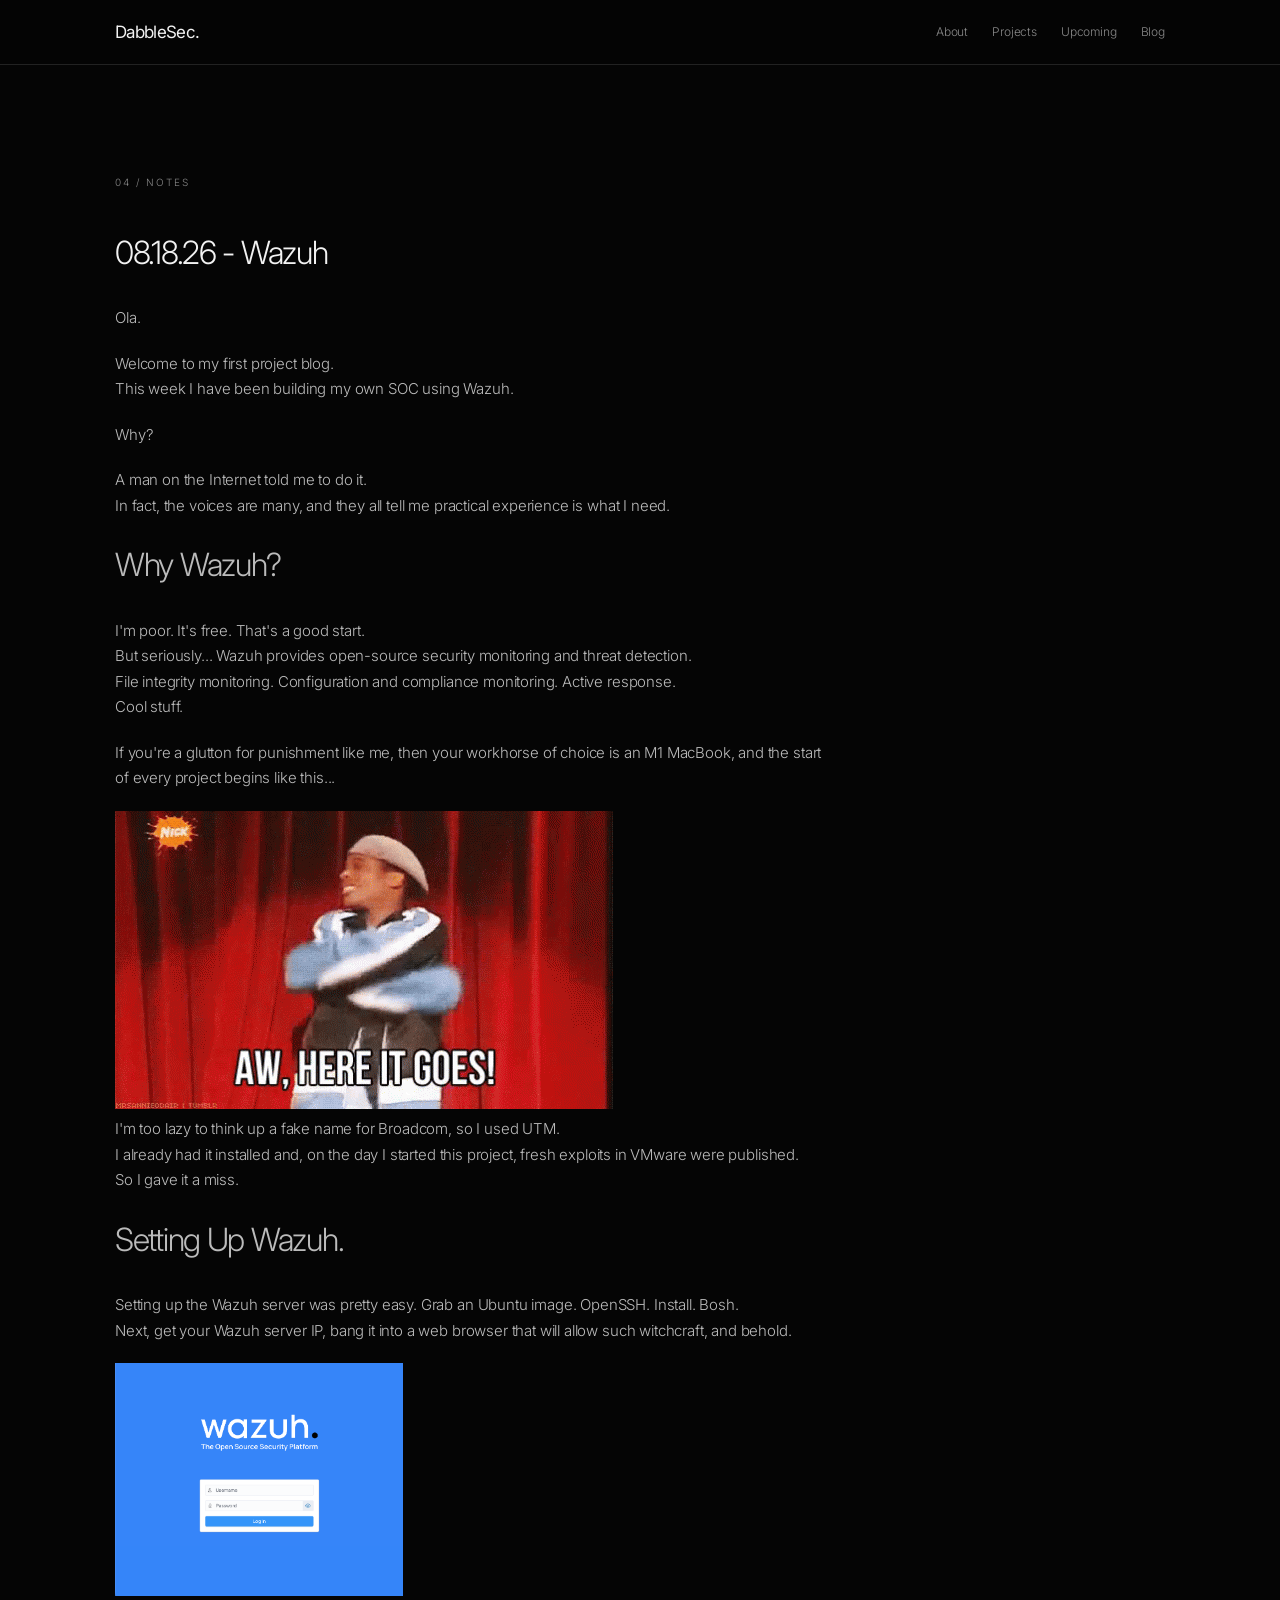
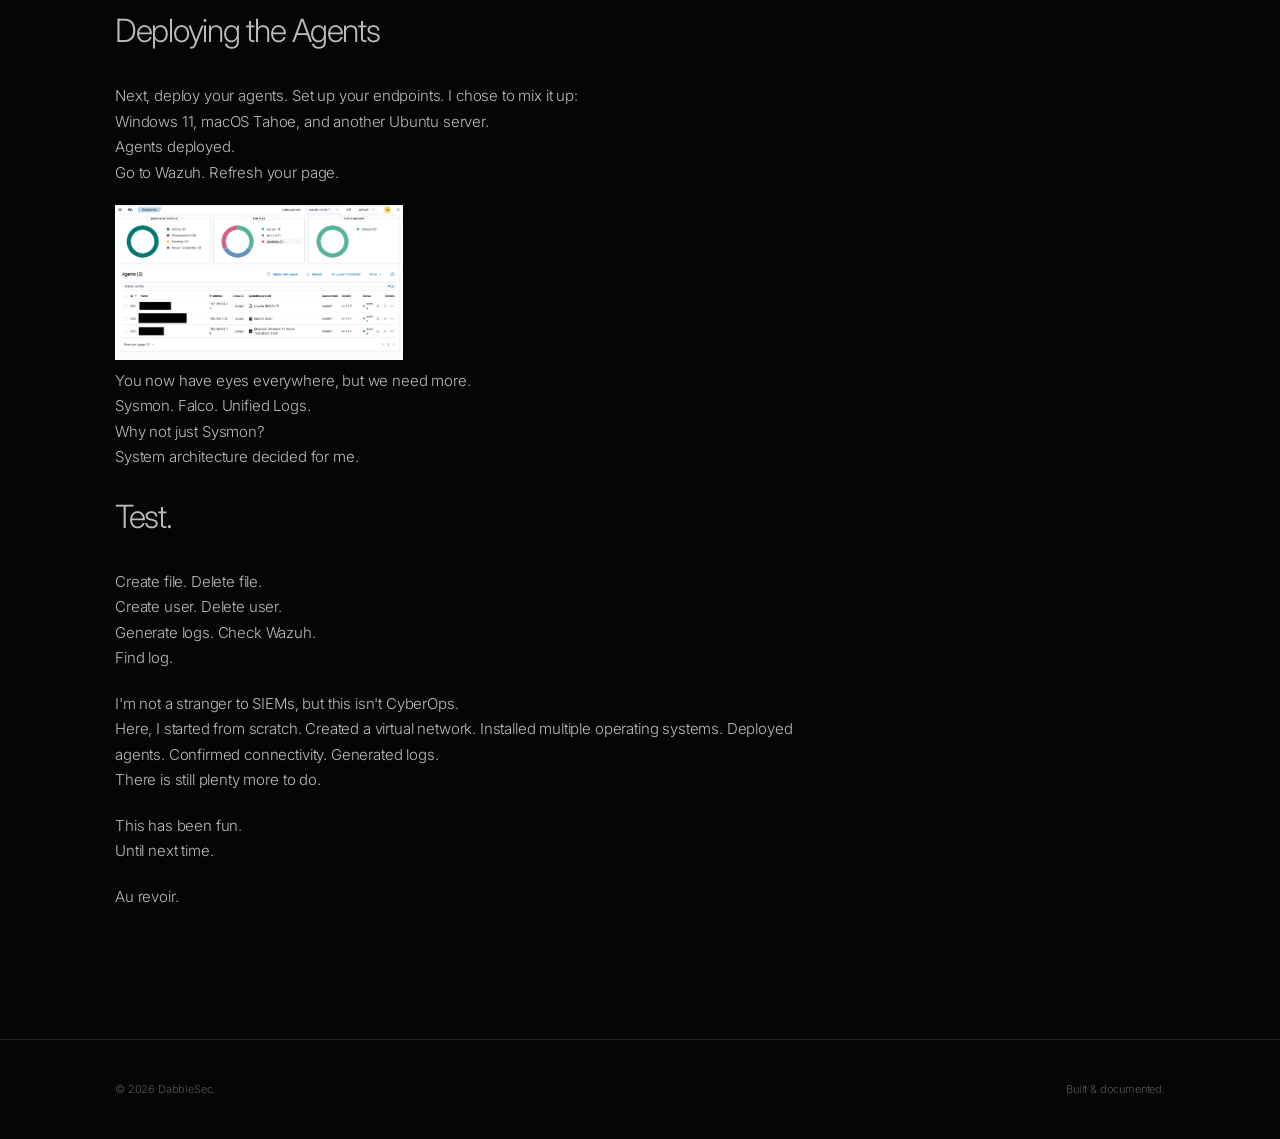
==== blog_wazuh.html @ a17dd676 "Update blog_wazuh.html" ====
<!DOCTYPE html>
<html lang="en">
<head>
  <meta charset="UTF-8">
  <meta name="viewport" content="width=device-width, initial-scale=1.0">

  <title>Wazuh — DabbleSec.</title>

  <link rel="preconnect" href="https://fonts.googleapis.com">
  <link rel="preconnect" href="https://fonts.gstatic.com" crossorigin>
  <link href="https://fonts.googleapis.com/css2?family=Inter:wght@300;400;500&display=swap" rel="stylesheet">

  <link rel="stylesheet" href="nav.css">

  <style>
    :root {
      --bg: #050505;
      --text: #f2f2f2;
      --muted: #888;
      --line: #222;
      --accent: #fff;
    }

    * {
      box-sizing: border-box;
      margin: 0;
      padding: 0;
    }

    html {
      scroll-behavior: smooth;
    }

    body {
      background: var(--bg);
      color: var(--text);
      font-family: "Inter", sans-serif;
      font-weight: 300;
      line-height: 1.7;
      letter-spacing: -0.01em;
    }

    a {
      color: inherit;
      text-decoration: none;
    }

    .container {
      width: min(100% - 40px, 1050px);
      margin: auto;
    }

    nav .container {
      height: 64px;
      display: flex;
      align-items: center;
      justify-content: space-between;
    }

    .logo {
      font-size: 17px;
      font-weight: 400;
      letter-spacing: -0.04em;
    }

    nav ul {
      display: flex;
      gap: 24px;
      list-style: none;
      font-size: 12px;
      color: var(--muted);
    }

    nav a:hover {
      color: var(--text);
    }

    section {
      padding: 110px 0;
      border-bottom: 1px solid var(--line);
    }

    .section-label {
      color: var(--muted);
      font-size: 10px;
      text-transform: uppercase;
      letter-spacing: 0.2em;
      margin-bottom: 35px;
    }

    h2 {
      font-size: 32px;
      font-weight: 300;
      letter-spacing: -0.04em;
      margin-bottom: 25px;
    }

    .content {
      max-width: 720px;
      color: #bbb;
      font-size: 15px;
    }

    .content p {
      margin-bottom: 20px;
    }

    footer {
      padding: 40px 0;
      color: #555;
      font-size: 11px;
      display: flex;
      justify-content: space-between;
    }

    @media (max-width: 650px) {
      nav ul {
        display: none;
      }

      section {
        padding: 75px 0;
      }
    }
  </style>
</head>

<body>

  <nav>
    <div class="container">
      <a href="index.html" class="logo">DabbleSec.</a>

      <ul>
        <li><a href="index.html#about">About</a></li>
        <li><a href="index.html#projects">Projects</a></li>
        <li><a href="index.html#upcoming">Upcoming</a></li>
        <li><a href="index.html#blog">Blog</a></li>
      </ul>
    </div>
  </nav>

  <section>
    <div class="container">

      <div class="section-label">04 / Notes</div>

      <h2>08.18.26 - Wazuh</h2>

      <div class="content">

        <p>Ola.</p>

        <p>Welcome to my first project blog.<br>
          This week I have been building my own SOC using Wazuh.
        </p>

        <p>Why?</p>

        <p>
          A man on the Internet told me to do it.<br>
          In fact, the voices are many, and they all tell me practical experience is what I need.
        </p>

        <h2>Why Wazuh?</h2>

        <p>
          I'm poor. It's free. That's a good start.<br>
          But seriously... Wazuh provides open-source security monitoring and threat detection.<br>
          File integrity monitoring. Configuration and compliance monitoring. Active response.<br>
          Cool stuff.
        </p>

        <p>
          If you're a glutton for punishment like me, then your workhorse of choice is an M1
          MacBook, and the start of every project begins like this...
        </p>
<img src="./Images/kenanandkel-here-it-goes-4264554497.gif" alt="Kel.gif">
        <p>
          I'm too lazy to think up a fake name for Broadcom, so I used UTM.<br>
          I already had it installed and, on the day I started this project, fresh exploits
          in VMware were published.<br> So I gave it a miss.
        </p>

        <h2>Setting Up Wazuh.</h2>

        <p>
          Setting up the Wazuh server was pretty easy. Grab an Ubuntu image. OpenSSH. Install.
          Bosh.<br>
          Next, get your Wazuh server IP, bang it into a web browser that will allow such
          witchcraft, and behold.
        </p>

        <img src="./Images/wazuh.png" alt="Wazuh Login" style="width: 40%; height: auto;">

        <h2>Deploying the Agents</h2>

        <p>
          Next, deploy your agents. Set up your endpoints. I chose to mix it up:<br>
          Windows 11, macOS Tahoe, and another Ubuntu server.<br>
          Agents deployed.<br>
          Go to Wazuh. Refresh your page.</p>

        <img src="./Images/agents.png" alt="Active agents." style="width: 40%; height: auto;">

        <p>
          You now have eyes everywhere, but we need more.<br>
          Sysmon. Falco. Unified Logs.<br>
          Why not just Sysmon?<br>
          System architecture decided for me.</p>

        <h2>Test.</h2>

        <p>
          Create file. Delete file.<br>
          Create user. Delete user.<br>
          Generate logs. Check Wazuh.<br>
          Find log.
        </p>

        <p>
          I'm not a stranger to SIEMs, but this isn't CyberOps.<br>
          Here, I started from scratch. Created a virtual network. Installed multiple
          operating systems. Deployed agents. Confirmed connectivity. Generated logs.<br>
          There is still plenty more to do.
        </p>

        <p>This has been fun.<br>
          Until next time.</p>

        <p>Au revoir.</p>

      </div>

    </div>
  </section>

  <footer class="container">
    <span>© 2026 DabbleSec.</span>
    <span>Built &amp; documented.</span>
  </footer>

</body>
</html>
---- nav.css ----
nav {
  position: fixed;
  top: 0;
  left: 0;
  width: 100%;
  z-index: 1000;
  background: rgba(5, 5, 5, 0.90);
  backdrop-filter: blur(12px);
  border-bottom: 1px solid var(--line);
}

nav .container {
  height: 64px;
  display: flex;
  align-items: center;
  justify-content: space-between;
}

/* Prevent the fixed navigation from covering content */
body {
  padding-top: 64px;
}
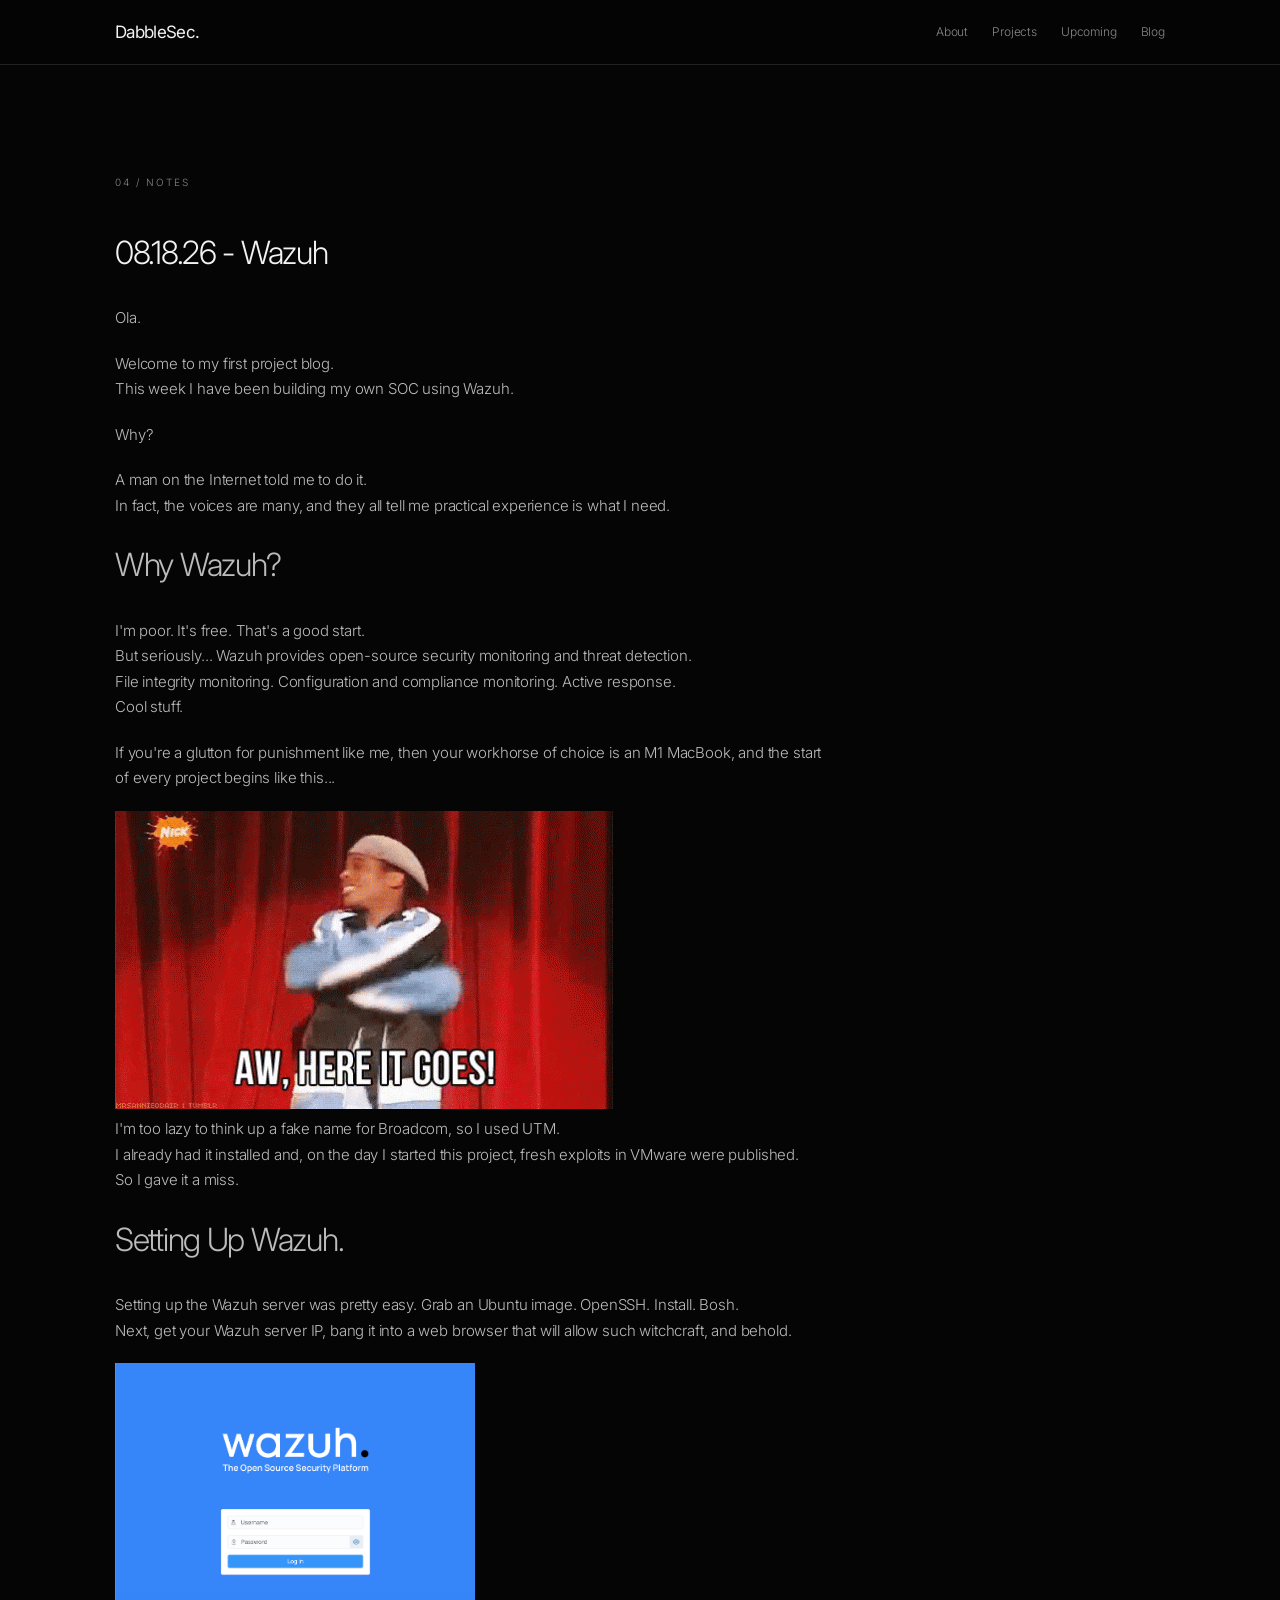
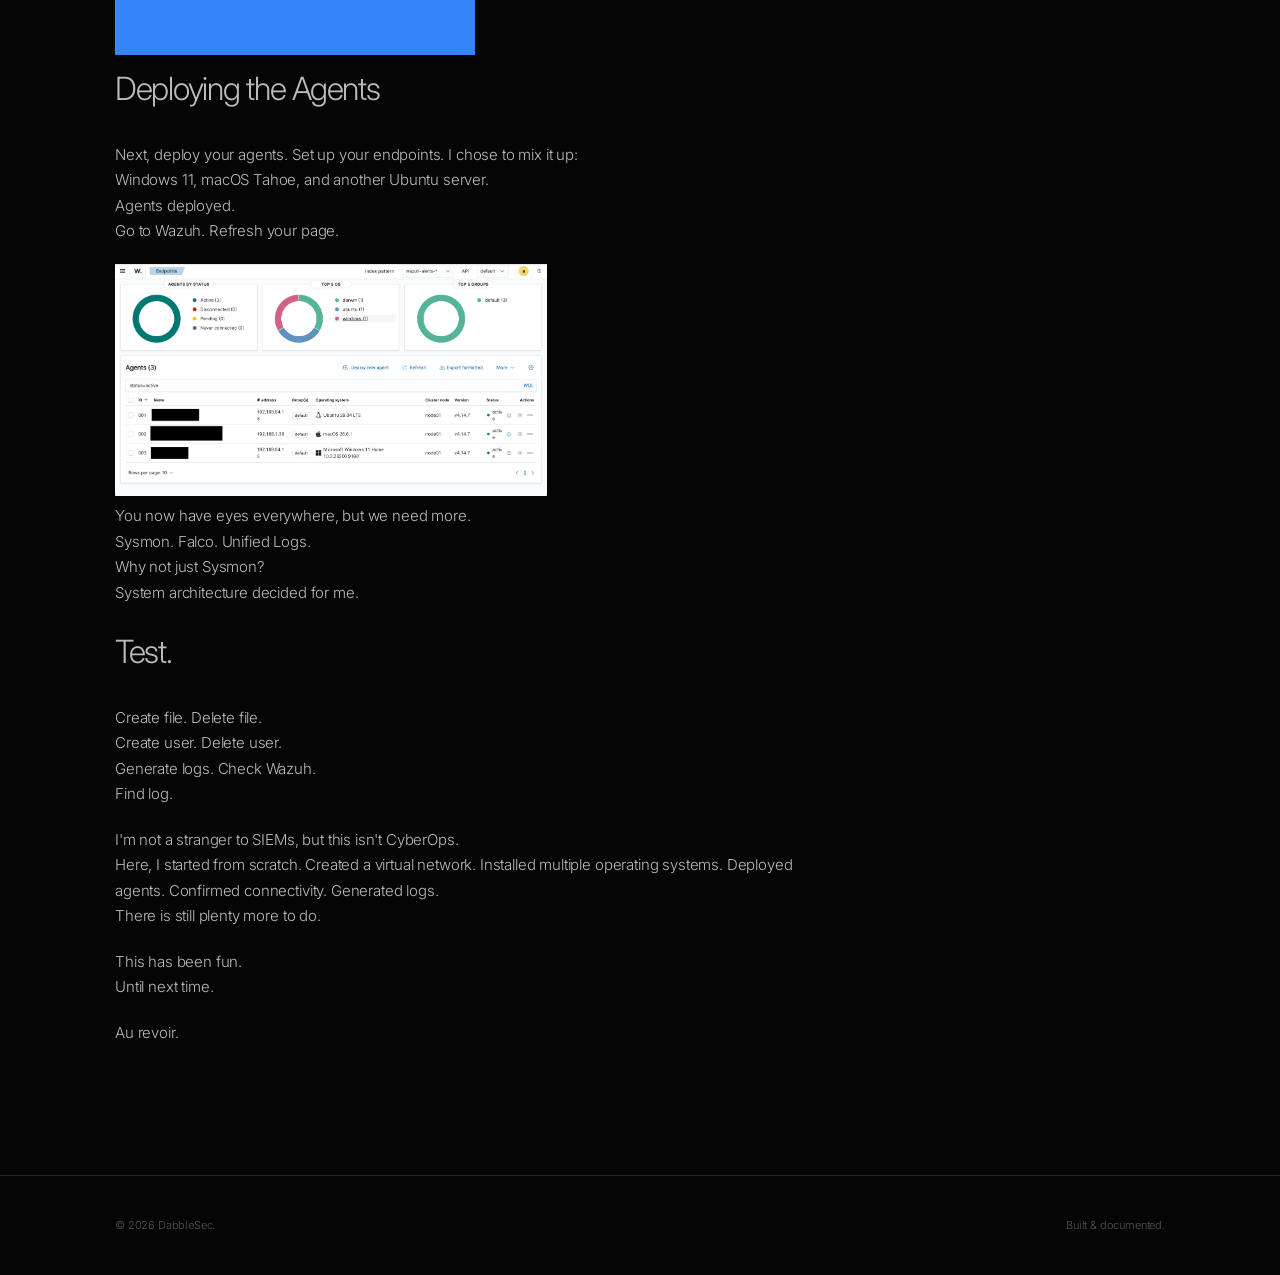
==== commit d69074fe: "Update blog_wazuh.html" ====
--- a/blog_wazuh.html
+++ b/blog_wazuh.html
@@ -191,7 +191,7 @@
           witchcraft, and behold.
         </p>
 
-        <img src="./Images/wazuh.png" alt="Wazuh Login" style="width: 40%; height: auto;">
+        <img src="./Images/wazuh.png" alt="Wazuh Login" style="width: 50%; height: auto;">
 
         <h2>Deploying the Agents</h2>
 
@@ -201,7 +201,7 @@
           Agents deployed.<br>
           Go to Wazuh. Refresh your page.</p>
 
-        <img src="./Images/agents.png" alt="Active agents." style="width: 40%; height: auto;">
+        <img src="./Images/agents.png" alt="Active agents." style="width: 60%; height: auto;">
 
         <p>
           You now have eyes everywhere, but we need more.<br>
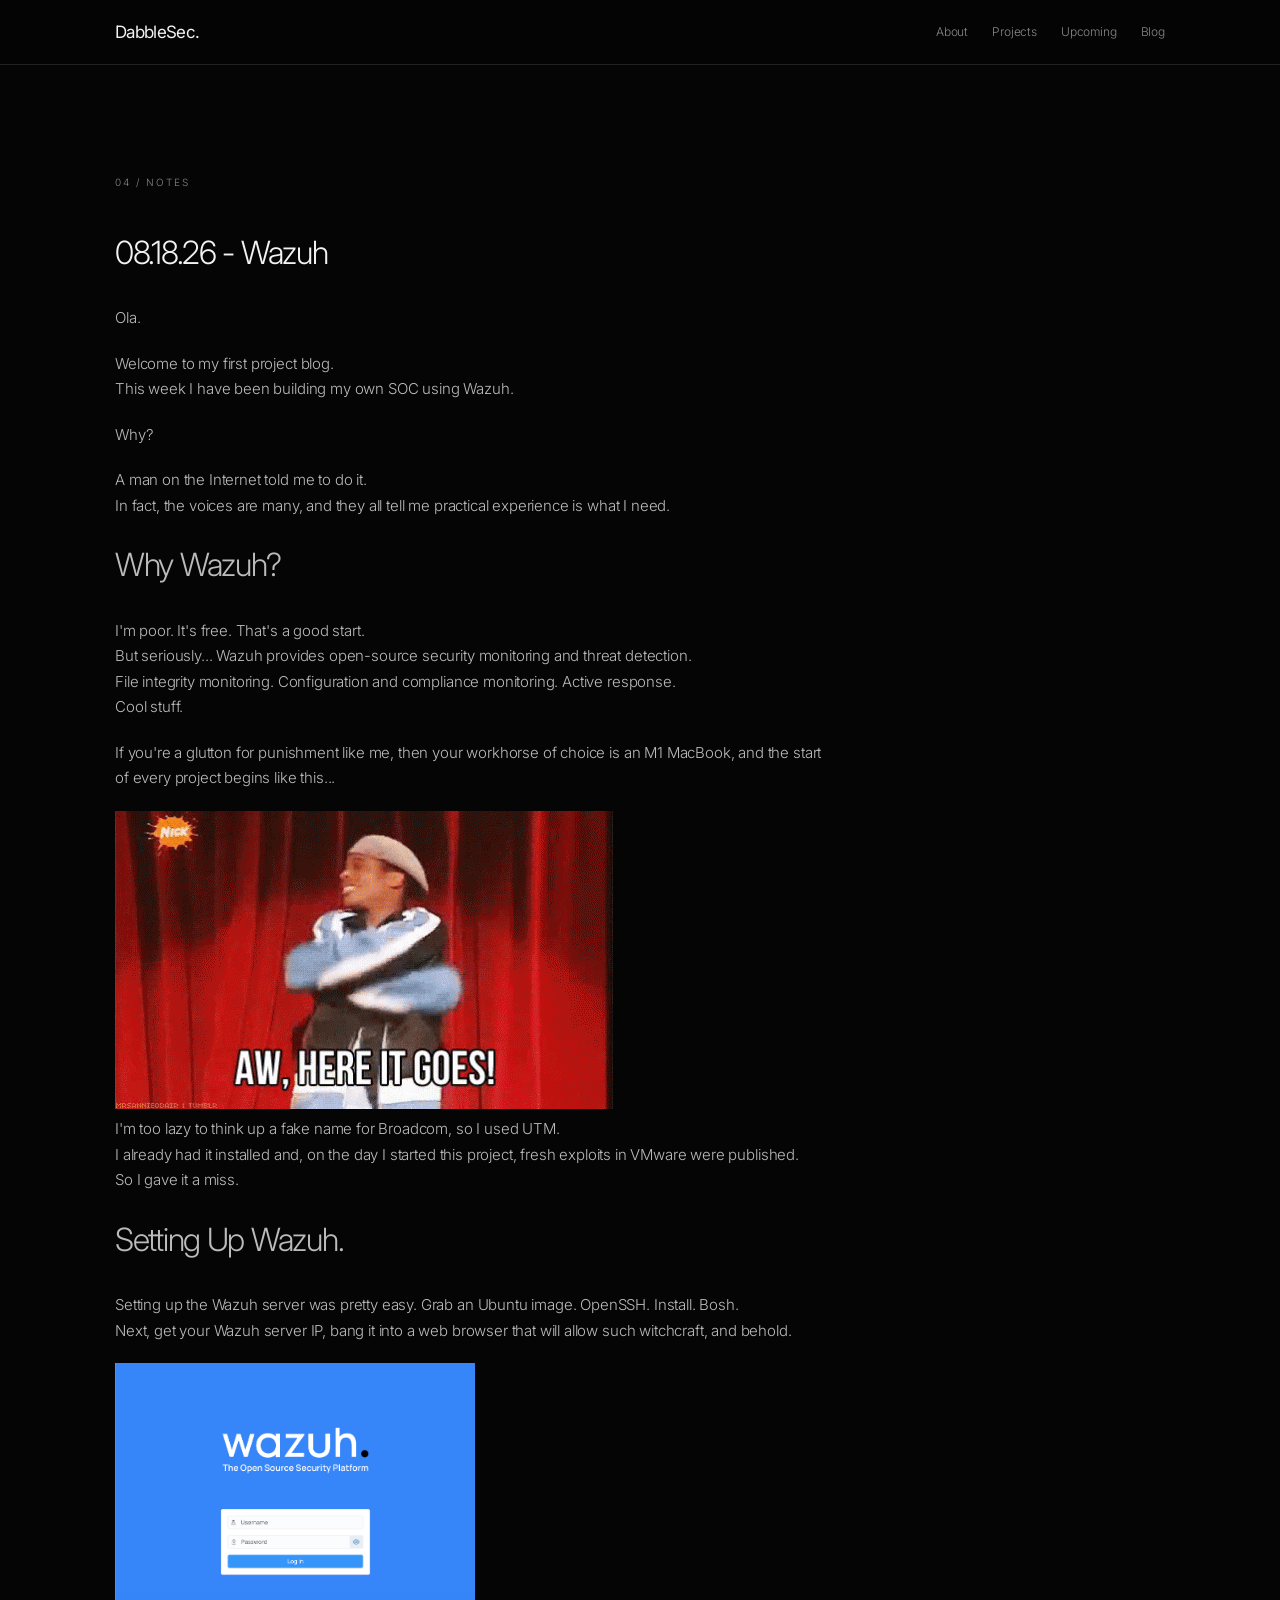
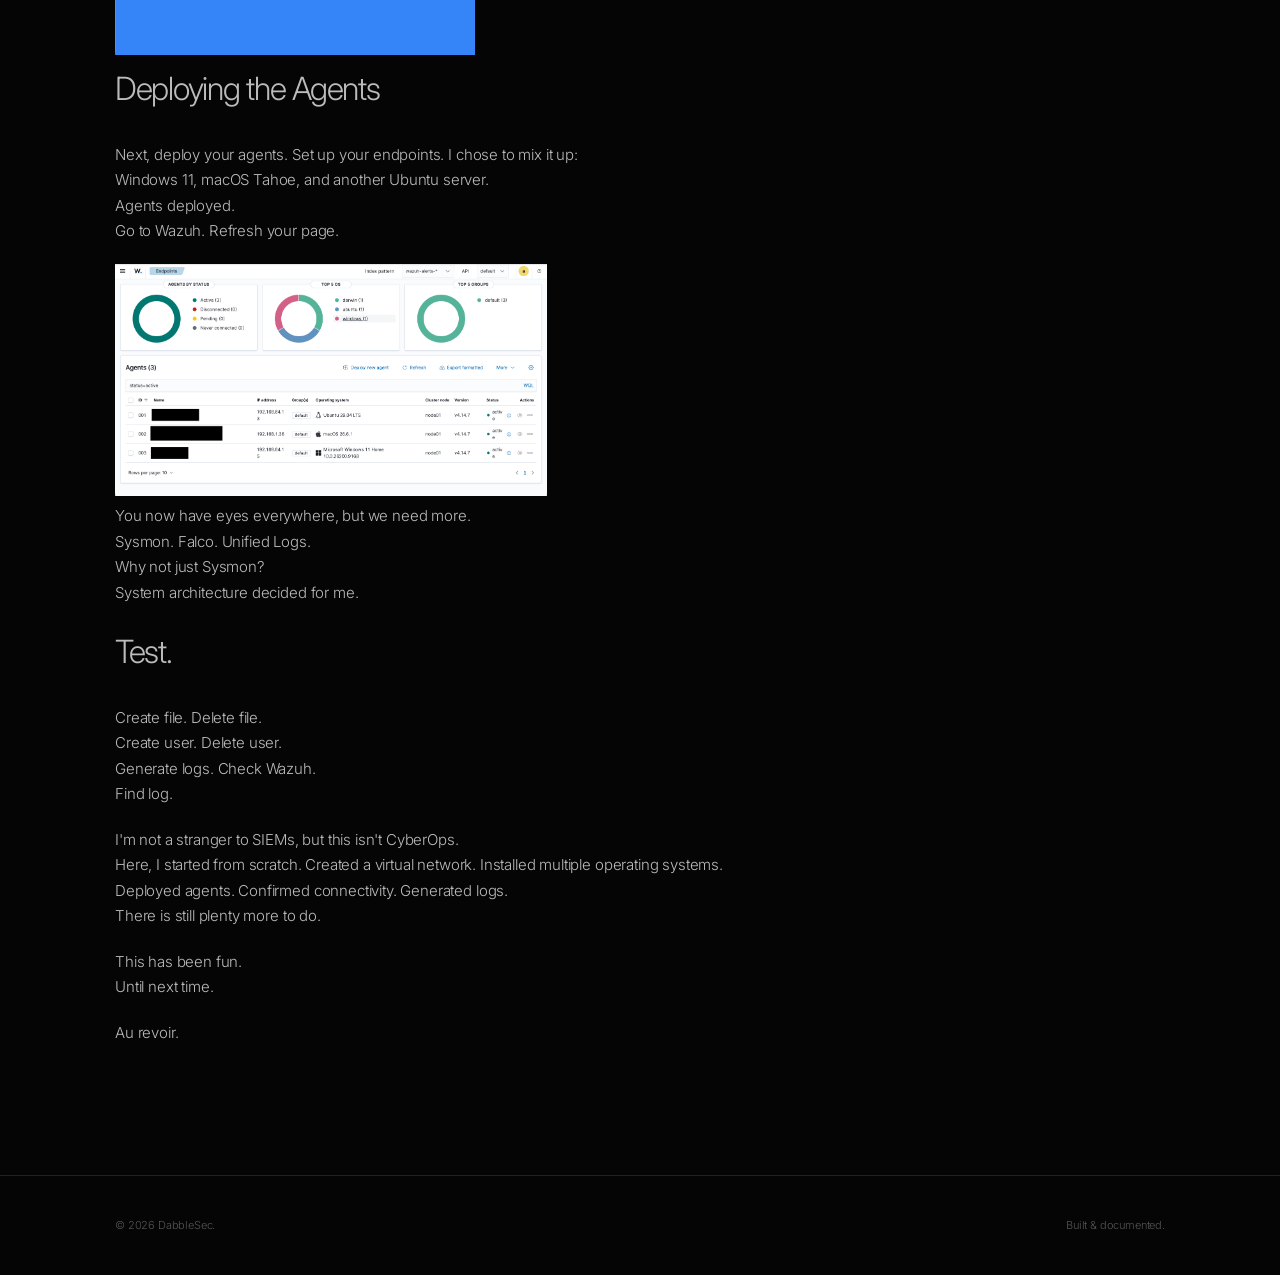
==== commit eb1784bf: "Update blog_wazuh.html" ====
--- a/blog_wazuh.html
+++ b/blog_wazuh.html
@@ -221,7 +221,7 @@
         <p>
           I'm not a stranger to SIEMs, but this isn't CyberOps.<br>
           Here, I started from scratch. Created a virtual network. Installed multiple
-          operating systems. Deployed agents. Confirmed connectivity. Generated logs.<br>
+          operating systems.<br> Deployed agents. Confirmed connectivity. Generated logs.<br>
           There is still plenty more to do.
         </p>
 
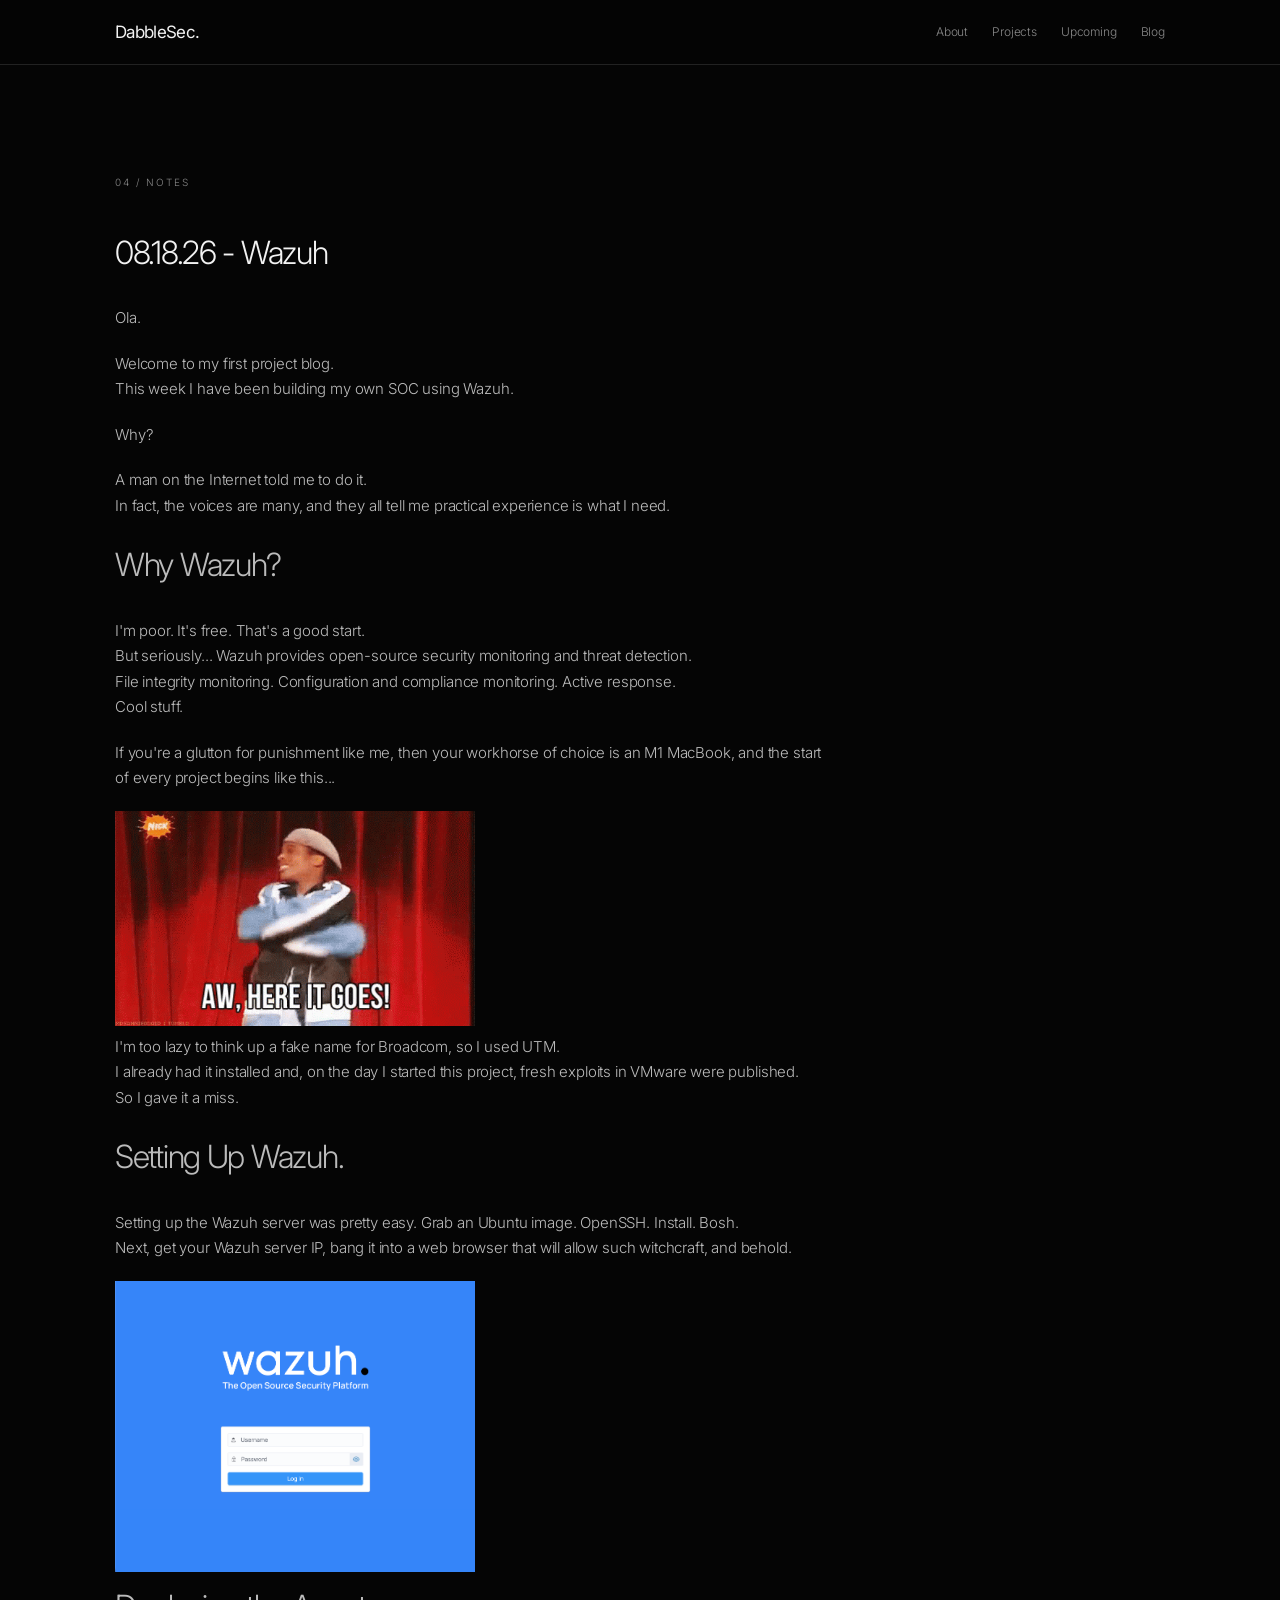
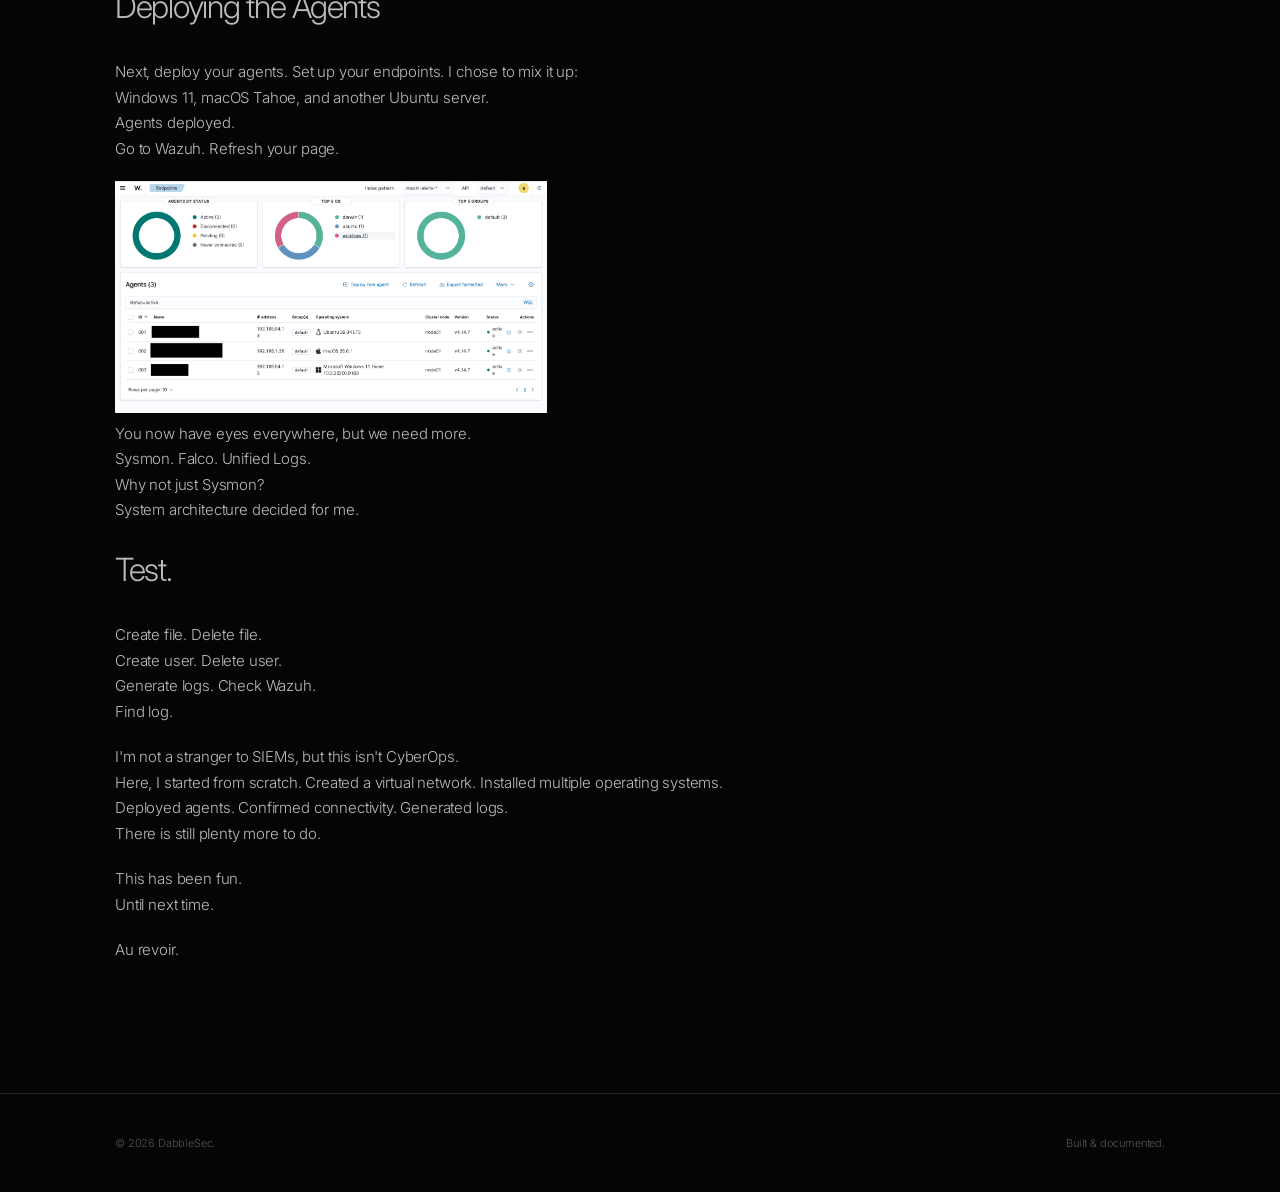
==== commit a80d51c5: "Update blog_wazuh.html" ====
--- a/blog_wazuh.html
+++ b/blog_wazuh.html
@@ -175,7 +175,7 @@
           If you're a glutton for punishment like me, then your workhorse of choice is an M1
           MacBook, and the start of every project begins like this...
         </p>
-<img src="./Images/kenanandkel-here-it-goes-4264554497.gif" alt="Kel.gif">
+<img src="./Images/kenanandkel-here-it-goes-4264554497.gif" alt="Kel.gif" style="width: 50%; height: auto;">
         <p>
           I'm too lazy to think up a fake name for Broadcom, so I used UTM.<br>
           I already had it installed and, on the day I started this project, fresh exploits
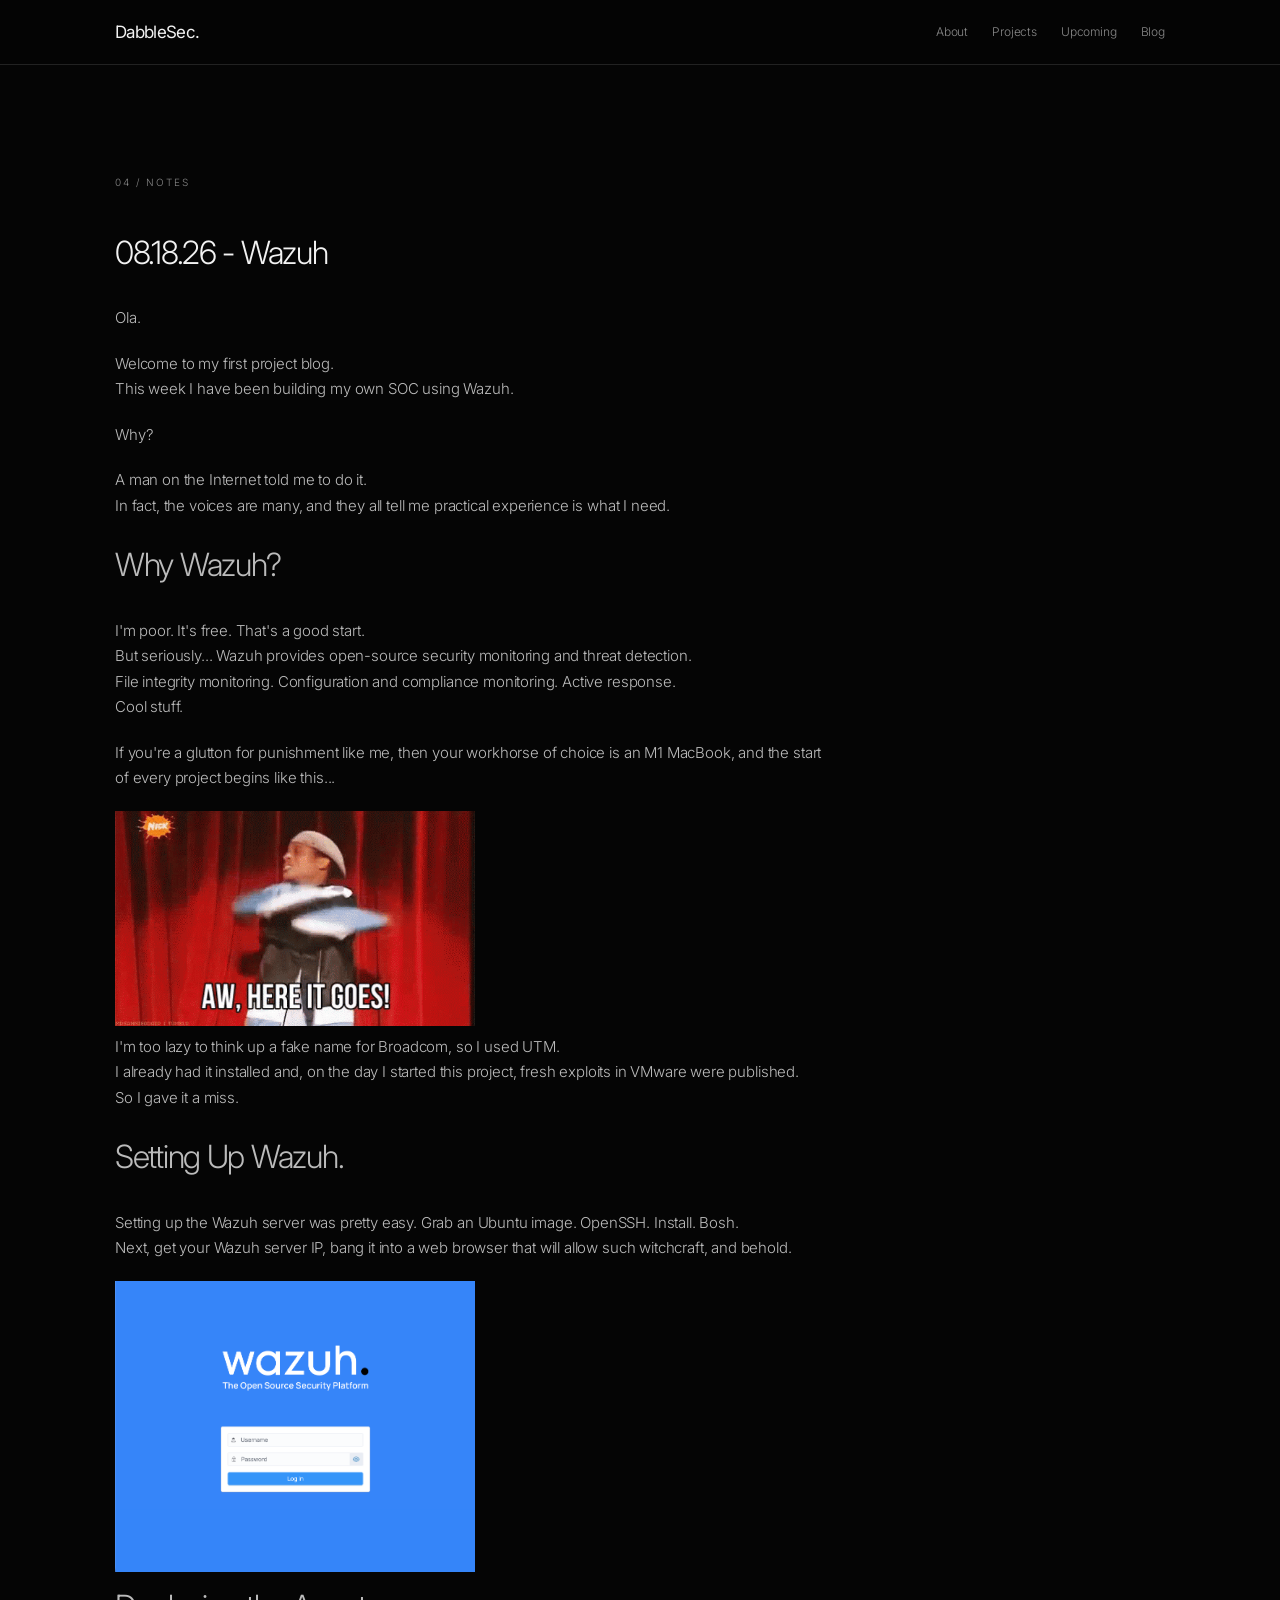
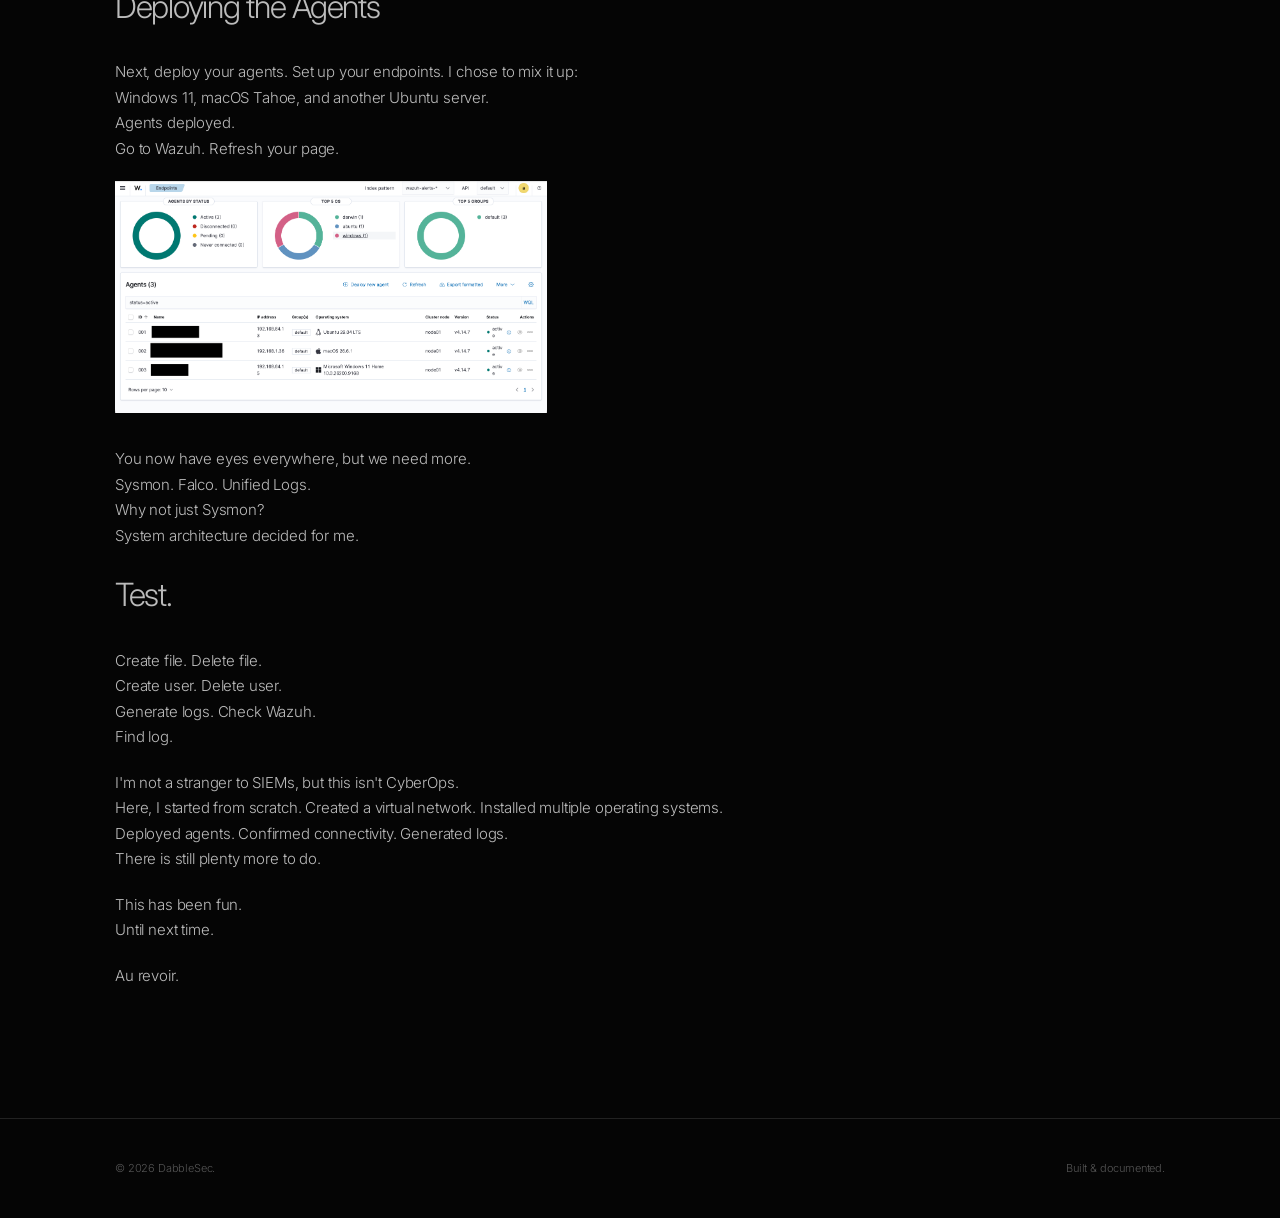
==== commit 9a827b8f: "Update blog_wazuh.html" ====
--- a/blog_wazuh.html
+++ b/blog_wazuh.html
@@ -203,7 +203,7 @@
 
         <img src="./Images/agents.png" alt="Active agents." style="width: 60%; height: auto;">
 
-        <p>
+        <p><br>
           You now have eyes everywhere, but we need more.<br>
           Sysmon. Falco. Unified Logs.<br>
           Why not just Sysmon?<br>
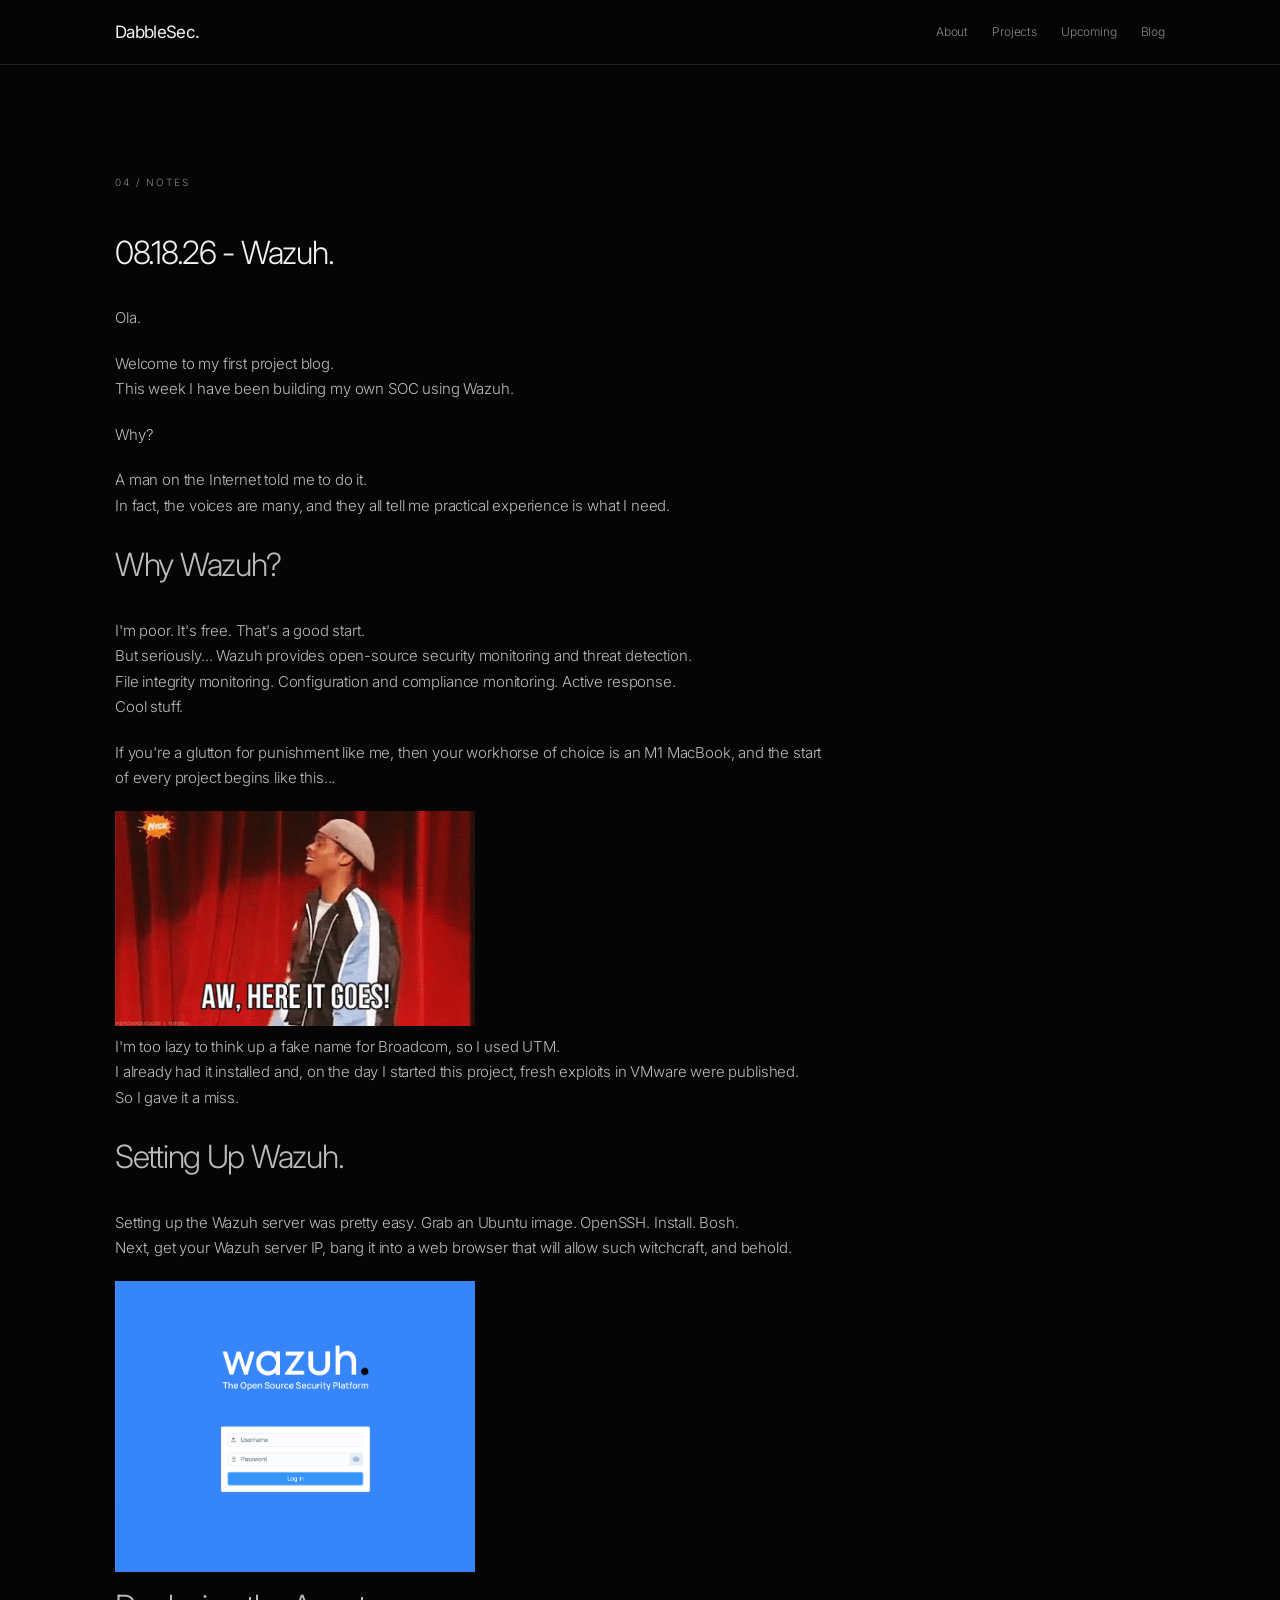
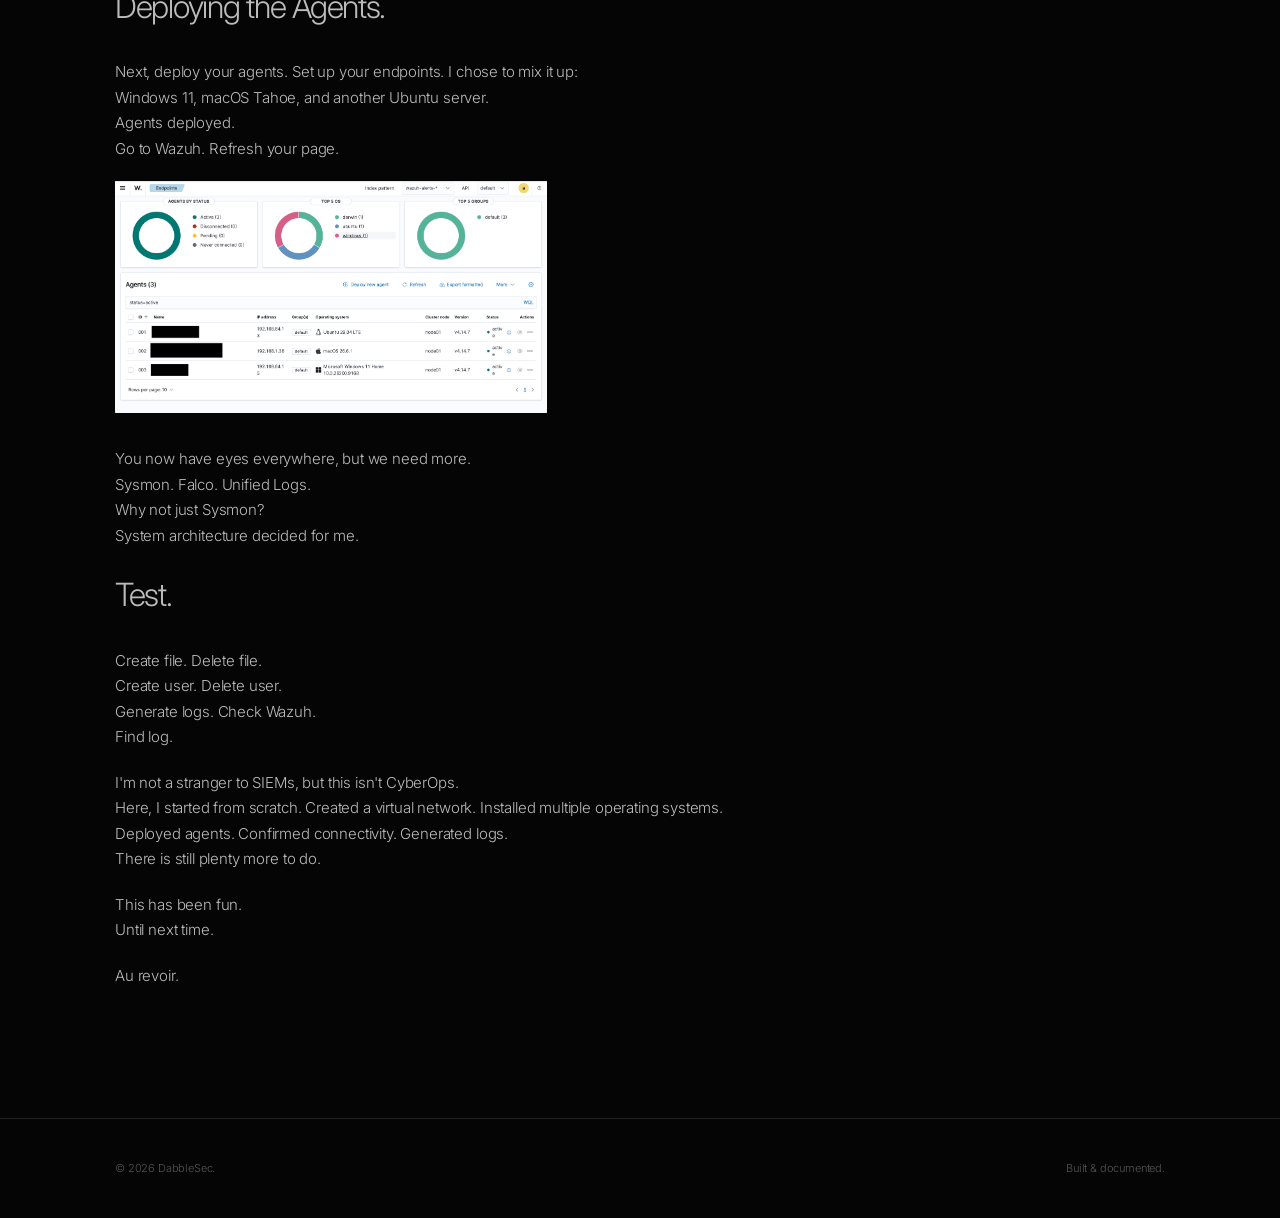
==== commit ea905e3b: "Update blog_wazuh.html" ====
--- a/blog_wazuh.html
+++ b/blog_wazuh.html
@@ -145,7 +145,7 @@
 
       <div class="section-label">04 / Notes</div>
 
-      <h2>08.18.26 - Wazuh</h2>
+      <h2>08.18.26 - Wazuh.</h2>
 
       <div class="content">
 
@@ -193,7 +193,7 @@
 
         <img src="./Images/wazuh.png" alt="Wazuh Login" style="width: 50%; height: auto;">
 
-        <h2>Deploying the Agents</h2>
+        <h2>Deploying the Agents.</h2>
 
         <p>
           Next, deploy your agents. Set up your endpoints. I chose to mix it up:<br>
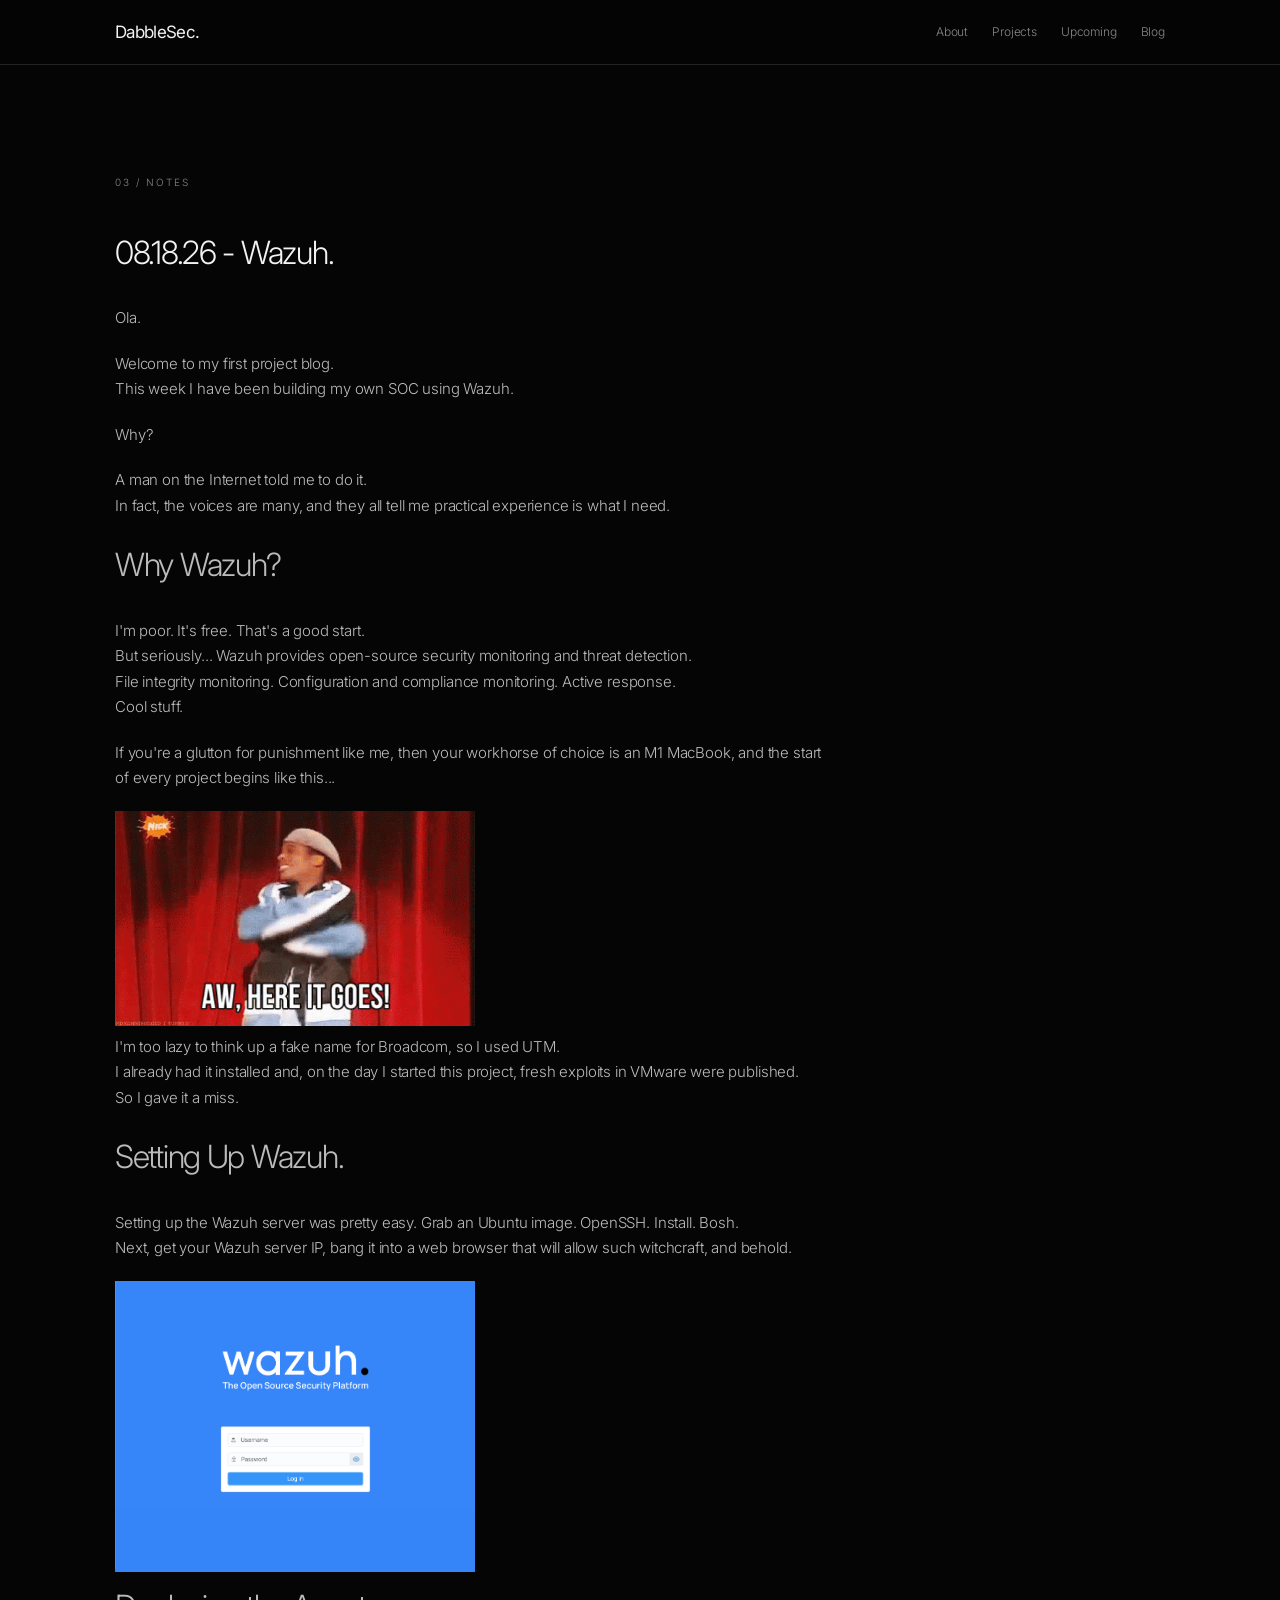
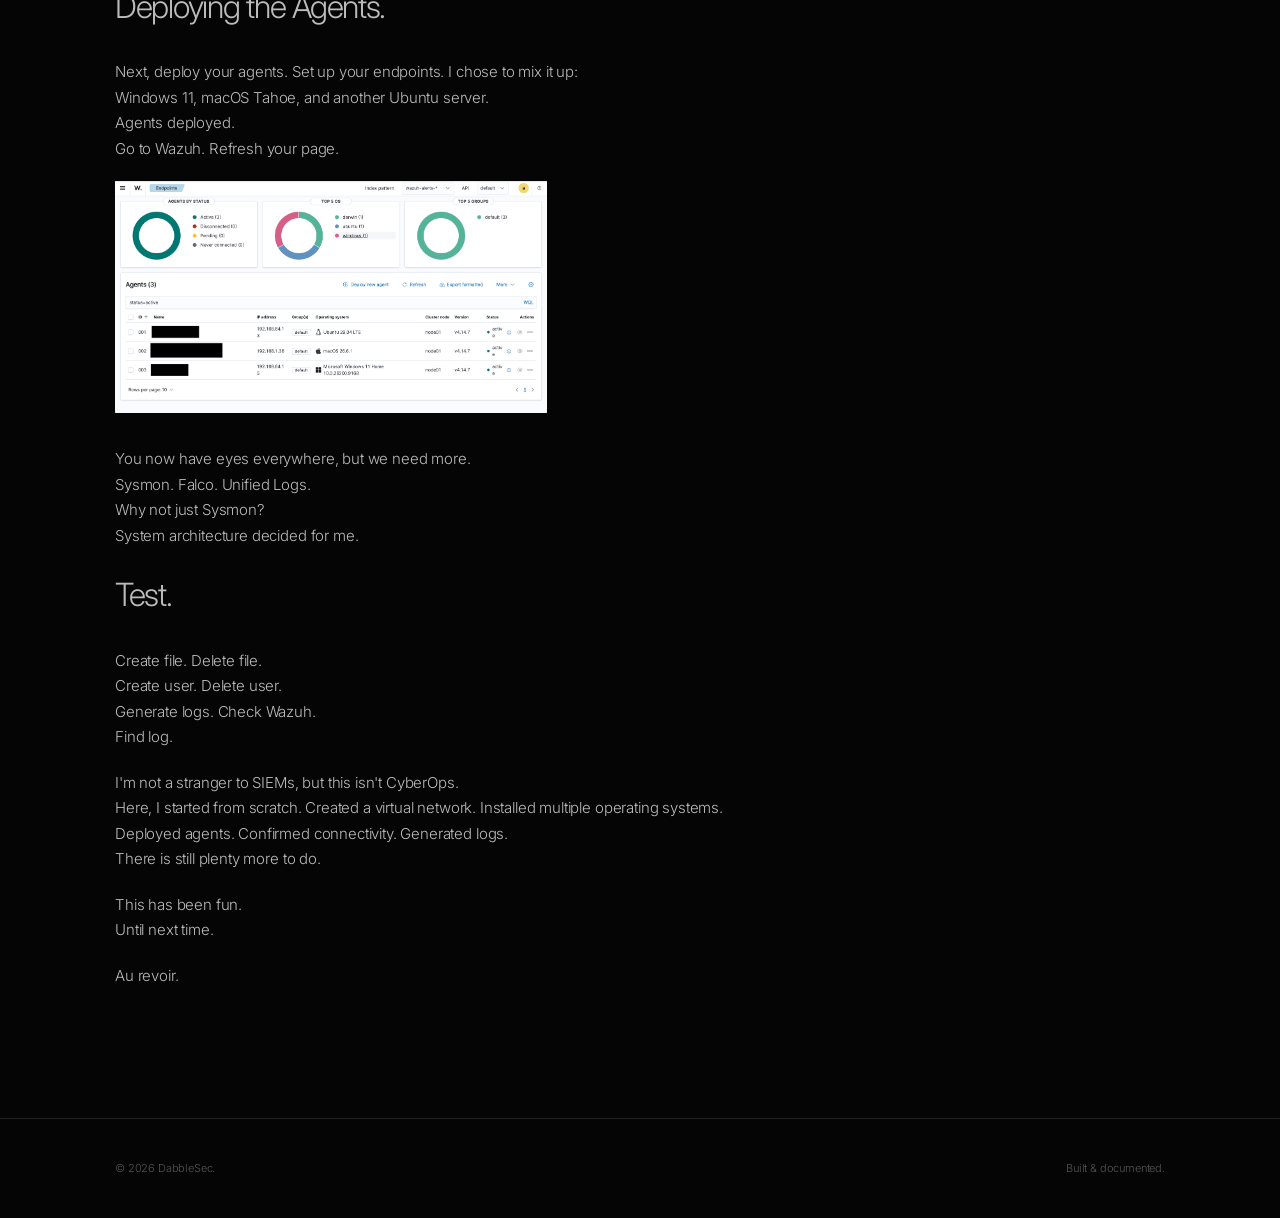
==== commit a86bdea1: "Update blog_wazuh.html" ====
--- a/blog_wazuh.html
+++ b/blog_wazuh.html
@@ -143,7 +143,7 @@
   <section>
     <div class="container">
 
-      <div class="section-label">04 / Notes</div>
+      <div class="section-label">03 / Notes</div>
 
       <h2>08.18.26 - Wazuh.</h2>
 
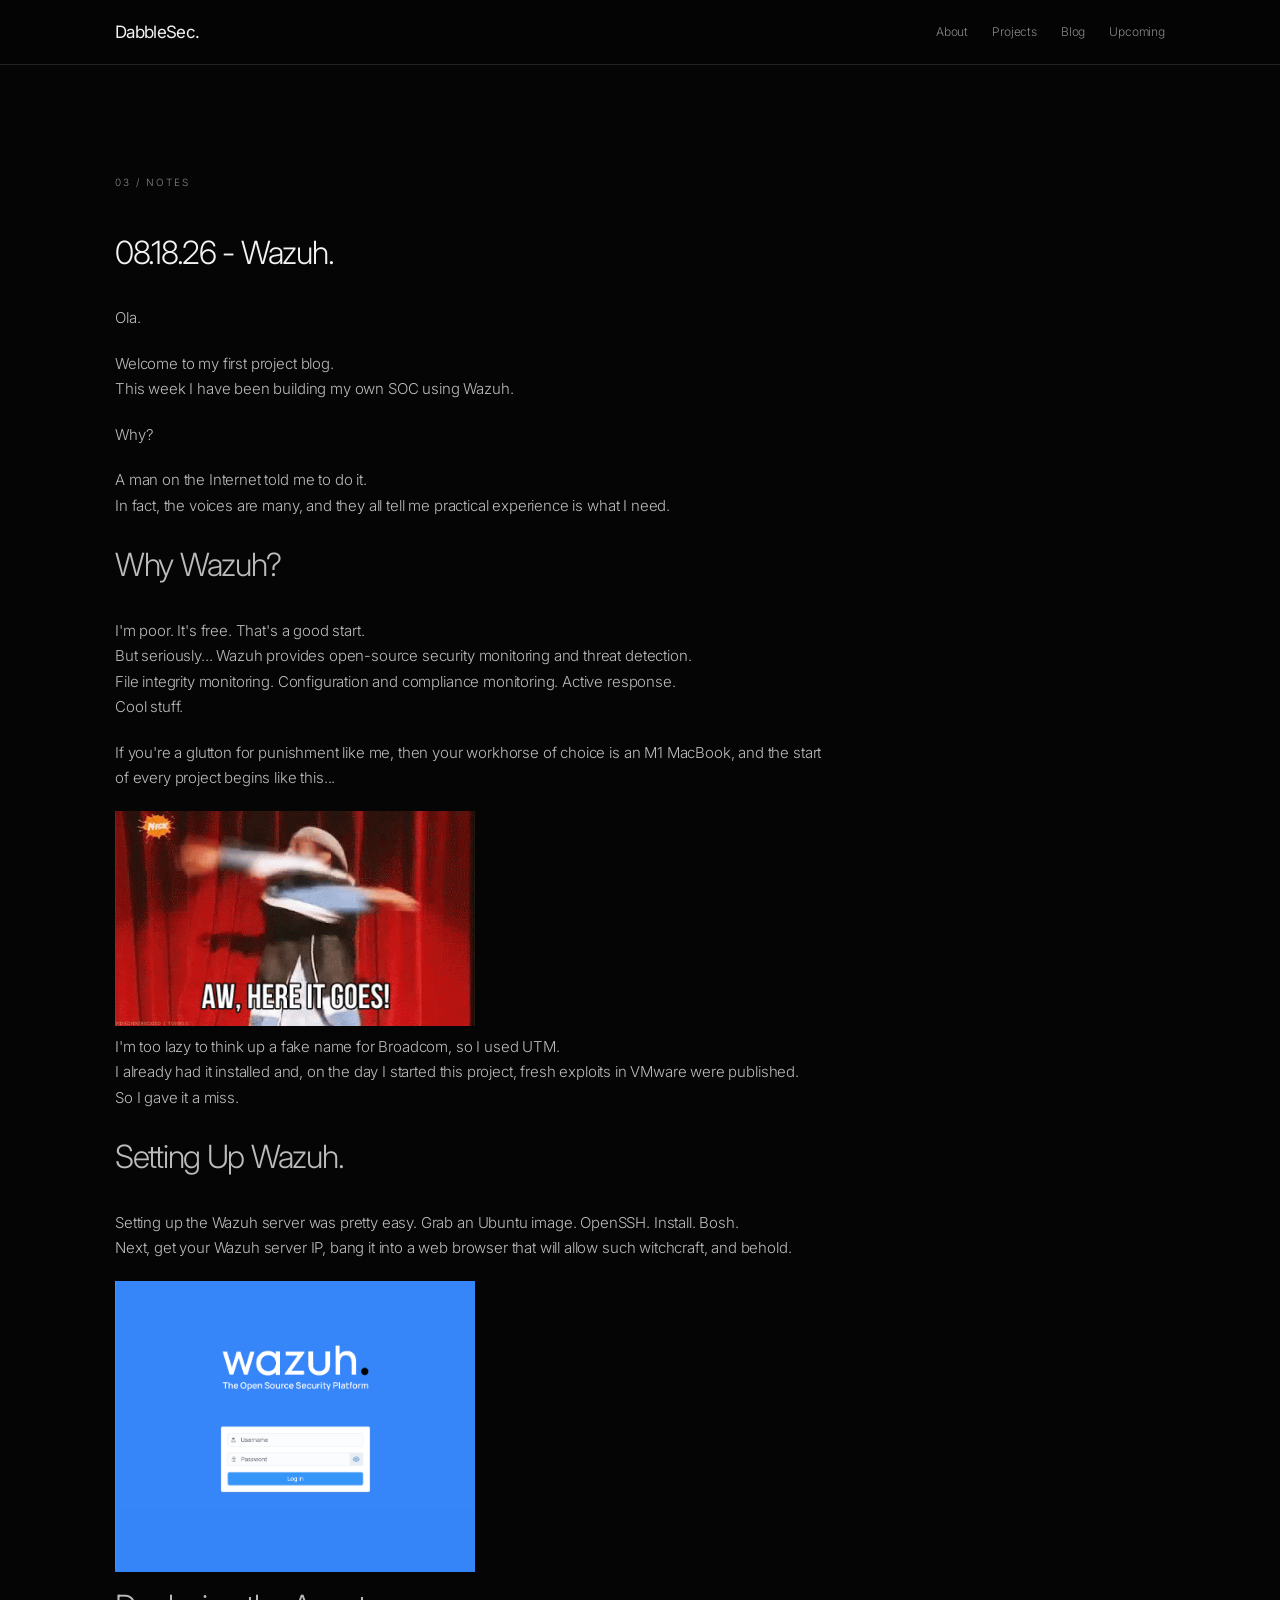
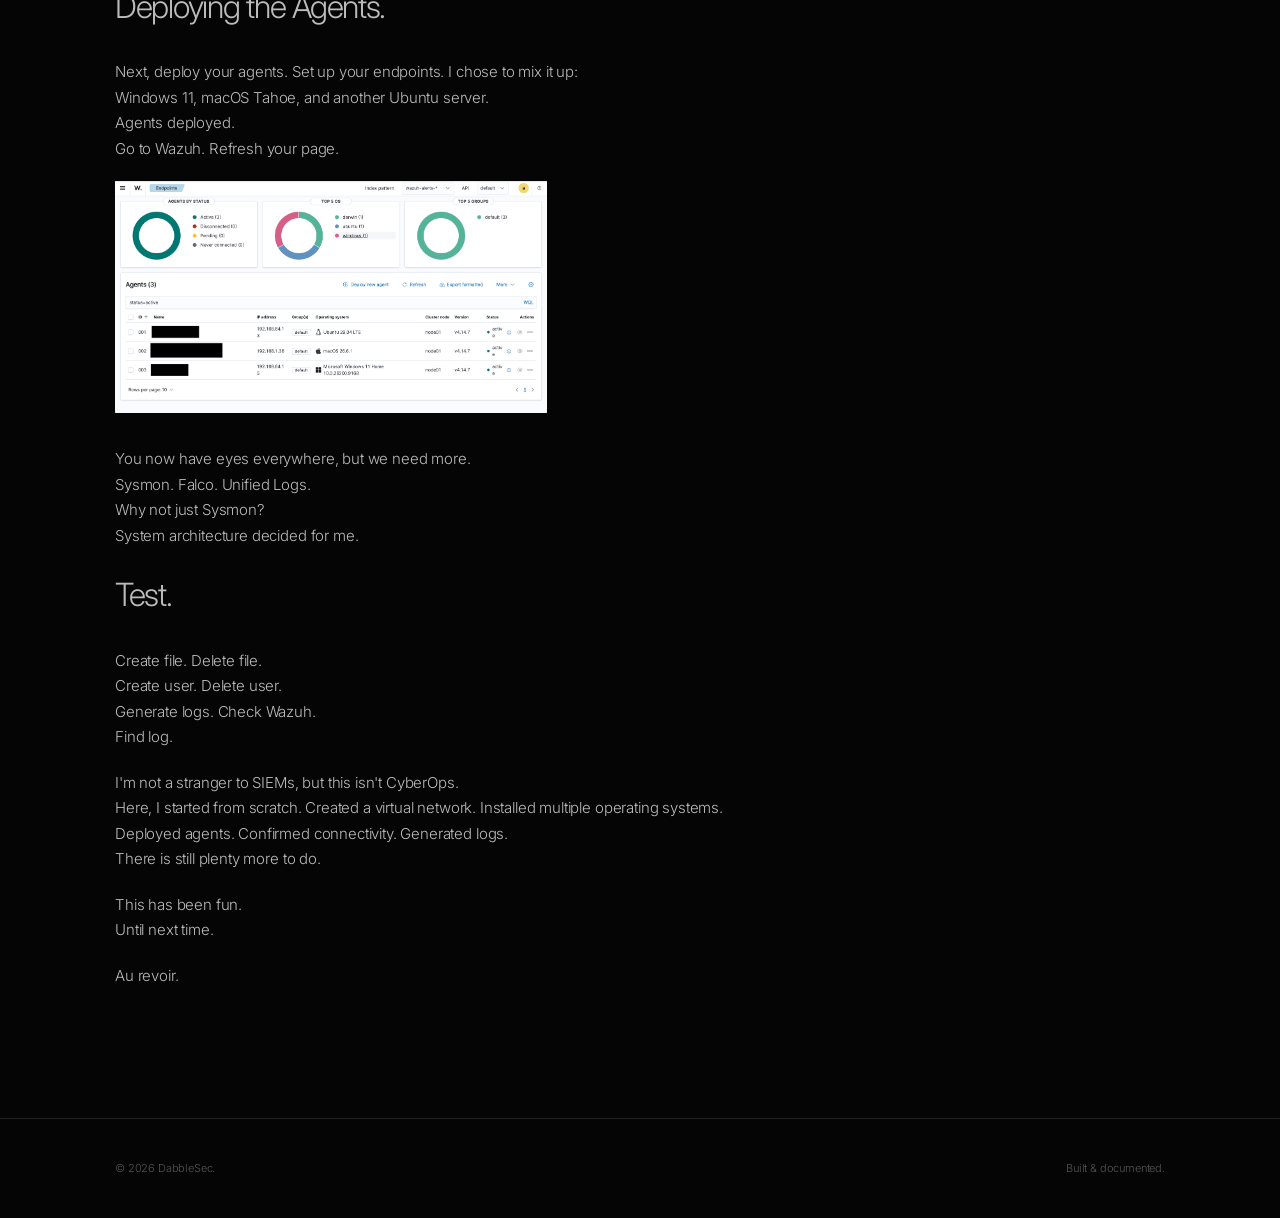
==== commit e0fcc3bb: "Update blog_wazuh.html" ====
--- a/blog_wazuh.html
+++ b/blog_wazuh.html
@@ -134,8 +134,8 @@
       <ul>
         <li><a href="index.html#about">About</a></li>
         <li><a href="index.html#projects">Projects</a></li>
+        <li><a href="index.html#blog">Blog</a></li>
         <li><a href="index.html#upcoming">Upcoming</a></li>
-        <li><a href="index.html#blog">Blog</a></li>
       </ul>
     </div>
   </nav>
